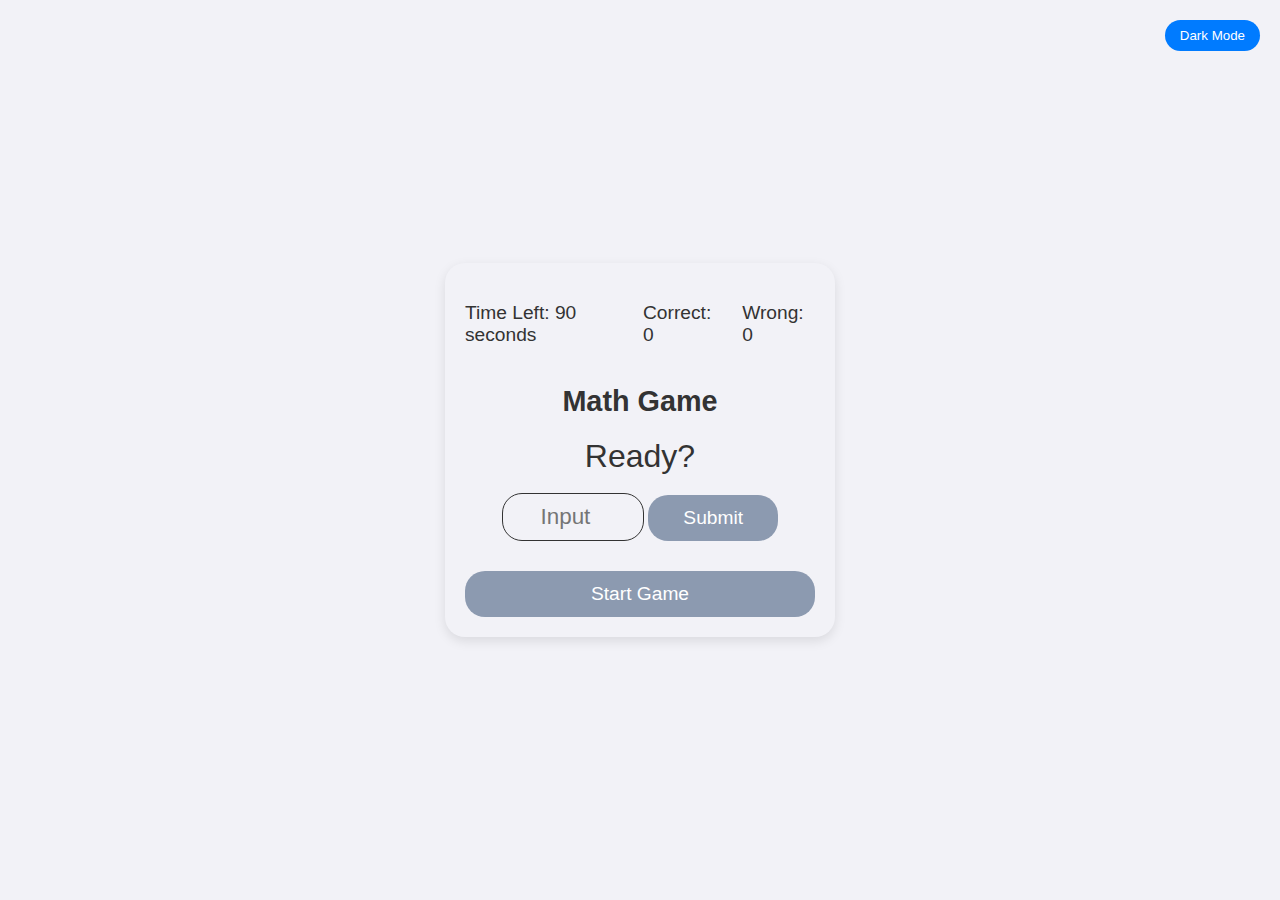
==== index.html @ 9b41d9b6 "Update and rename Math game.html to index.html" ====
<!DOCTYPE html>
<html lang="en">
<head>
    <meta charset="UTF-8">
    <meta name="viewport" content="width=device-width, initial-scale=1.0">
    <title>Math Game</title>
    <!-- Link to external CSS file -->
    <link rel="stylesheet" href="math.css">
</head>
<body class="light">
    <!-- Main container for the game layout -->
    <div class="container">
        <div class="header">
            <!-- Timer display -->
            <p id="timer">Time Left: 90 seconds</p>
            <!-- Scoreboard displaying correct and wrong answers -->
            <div class="scoreboard">
                <p>Correct: <span id="correct">0</span></p>
                <p>Wrong: <span id="wrong">0</span></p>
            </div>
        </div>

        <!-- Game content area -->
        <div class="game-content">
            <h1>Math Game</h1>
            <!-- Math question display -->
            <div class="question" id="question">Ready?</div>
            <!-- Input field for user to enter their answer -->
            <input type="number" id="answer" placeholder="Input">
            <!-- Button to submit the answer -->
            <button id="submit" class="btn">Submit</button>
            <!-- Start game button -->
            <button id="start" class="btn">Start Game</button>
        </div>
    </div>

    <!-- Button to toggle between dark and light mode -->
    <button class="toggle-mode" id="toggle-mode">Dark Mode</button>

    <!-- JavaScript starts here -->
    <script>
        // DOM elements for easy access
        const questionElement = document.getElementById('question');
        const answerElement = document.getElementById('answer');
        const correctElement = document.getElementById('correct');
        const wrongElement = document.getElementById('wrong');
        const timerElement = document.getElementById('timer');
        const startButton = document.getElementById('start');
        const submitButton = document.getElementById('submit');
        const toggleModeButton = document.getElementById('toggle-mode');

        // Variables to track correct/wrong answers, time left, and interval for timer
        let correctAnswers = 0;
        let wrongAnswers = 0;
        let timeLeft = 90; // 120 seconds
        let interval; // Timer interval reference
        let currentAnswer; // Current correct answer for the question

        // Function to generate a random math question
        function generateQuestion() {
            const num1 = Math.floor(Math.random() * 20); // Random number 1
            const num2 = Math.floor(Math.random() * 20); // Random number 2
            const operations = ['+', '-', '*', '/']; // Array of operations
            let operation = operations[Math.floor(Math.random() * operations.length)]; // Random operation
            
            // Handle division to avoid decimals, switch to multiplication
            if (operation === '/') {
                operation = '*'; // For simplicity, convert division into multiplication
                currentAnswer = num1 * num2; // Correct answer for multiplication
                questionElement.textContent = `${num1} * ${num2}`; // Display question
            } else {
                currentAnswer = eval(`${num1} ${operation} ${num2}`); // Use eval for other operations
                questionElement.textContent = `${num1} ${operation} ${num2}`; // Display question
            }
        }

        // Function to start the timer and game
        function startTimer() {
            interval = setInterval(() => {
                if (timeLeft > 0) {
                    timeLeft--; // Decrease time left
                    timerElement.textContent = `Time Left: ${timeLeft}s`; // Update timer display
                } else {
                    clearInterval(interval); // Stop timer when time is up
                    endGame(); // End the game
                }
            }, 1000); // Run every second
        }

        // Function to start the game
        function startGame() {
            correctAnswers = 0; // Reset correct answers
            wrongAnswers = 0; // Reset wrong answers
            timeLeft = 90; // Reset time
            correctElement.textContent = correctAnswers; // Reset correct score display
            wrongElement.textContent = wrongAnswers; // Reset wrong score display
            timerElement.textContent = `Time Left: 60s`; // Reset timer display
            answerElement.value = ''; // Clear answer input
            submitButton.disabled = false; // Enable submit button
            startButton.style.display = 'none'; // Hide start button during game
            generateQuestion(); // Generate the first question
            startTimer(); // Start the timer
        }

        // Function to handle answer submission
        function submitAnswer() {
            const userAnswer = parseFloat(answerElement.value); // Get user answer as number
            if (!isNaN(userAnswer)) { // Ensure answer is a valid number
                if (userAnswer == currentAnswer) {
                    correctAnswers++; // Increment correct answers
                    correctElement.textContent = correctAnswers; // Update correct answer display
                } else {
                    wrongAnswers++; // Increment wrong answers
                    wrongElement.textContent = wrongAnswers; // Update wrong answer display
                }
                generateQuestion(); // Generate a new question
                answerElement.value = ''; // Clear the input field
            }
        }

        // Add click event listener for the submit button
        submitButton.addEventListener('click', submitAnswer);

        // Add keypress event listener to allow pressing "Enter" to submit the answer
        answerElement.addEventListener('keypress', (event) => {
            if (event.key === 'Enter') { // Check if the pressed key is Enter
                submitAnswer(); // Submit the answer
            }
        });

        // Function to end the game
        function endGame() {
            questionElement.textContent = "Game Over!"; // Display "Game Over"
            submitButton.disabled = true; // Disable submit button
            startButton.style.display = 'block'; // Show the start button again
        }

        // Add click event listener for the start button
        startButton.addEventListener('click', startGame);

        // Toggle between dark and light modes
        toggleModeButton.addEventListener('click', () => {
            document.body.classList.toggle('dark'); // Toggle dark mode
            document.body.classList.toggle('light'); // Toggle light mode
            toggleModeButton.textContent = document.body.classList.contains('dark') ? 'Light Mode' : 'Dark Mode'; // Update button text
        });
    </script>
</body>
</html>
---- math.css ----
/* Basic body styles */
body {
  font-family: -apple-system, BlinkMacSystemFont, "Segoe UI", Roboto, "Helvetica Neue", Arial, sans-serif;
  display: flex; /* Center the container horizontally */
  justify-content: center; /* Align the container in the center horizontally */
  align-items: center; /* Align the container in the center vertically */
  height: 100vh; /* Full viewport height */
  margin: 0; /* Remove default margin */
  background-color: var(--bg-color); /* Background color based on light/dark mode */
  color: var(--text-color); /* Text color based on light/dark mode */
  transition: background-color 0.5s, color 0.5s; /* Smooth transition for mode switch */
}

/* Define light and dark color variables */
:root {
  --bg-color-light: #f2f2f7; /* Light background */
  --text-color-light: #333; /* Light text color */
  --bg-color-dark: #1b293b; /* Dark background */
  --text-color-dark: #f2f2f7; /* Light text color in dark mode */
}

/* Light mode styles */
body.light {
  --bg-color: var(--bg-color-light);  
  --text-color: var(--text-color-light);
}

/* Dark mode styles */
body.dark {
  --bg-color: var(--bg-color-dark);
  --text-color: var(--text-color-dark);
}

/* Container for the game */
.container {
  max-width: 350px; /* Max width of container */
  width: 100%; /* Full width on smaller screens */
  padding: 20px; /* Padding inside the container */
  border-radius: 20px; /* Rounded corners */
  background-color: var(--bg-color); /* Background matches mode */
  box-shadow: 0 4px 12px rgba(0, 0, 0, 0.1); /* Soft shadow for a raised effect */
}

/* Header styles, including the timer and scoreboard */
.header {
  display: flex; /* Align timer and scoreboard horizontally */
  justify-content: space-between; /* Push the timer and scoreboard to opposite sides */
  margin-bottom: 20px; /* Space below the header */
  font-size: 1.2em; /* Slightly larger text */
}

/* Game content styling (question and buttons) */
.game-content {
  text-align: center; /* Center everything inside the game content */
}

/* Main game title styling */
h1 {
  font-size: 1.8em; /* Bigger title */
  margin-bottom: 20px; /* Space below the title */
  color: var(--text-color); /* Text color based on mode */
}

/* Question styling */
.question {
  font-size: 2em; /* Large font for the question */
  margin-bottom: 10px; /* Space below the question */
}

/* Input field for the answer */
input {
  font-size: 1.4em; /* Make input text bigger */
  padding: 10px; /* Add padding inside input for a better feel */
  border: none; /* Remove default border */
  border-radius: 20px; /* Rounded corners */
  margin-bottom: 20px; /* Space below the input field */
  width: 120px; /* Fixed width for input */
  text-align: center; /* Center text inside the input */
  background-color: var(--bg-color); /* Input background matches mode */
  color: var(--text-color); /* Input text matches mode */
  border: 1px solid var(--text-color); /* Border matches mode text color */
  transition: all 0.3s ease; /* Smooth focus transition */
}

/* Input focus state */
input:focus {
  outline: none; /* Remove default focus outline */
  border-color: #2f90d6; /* Change border color on focus */
}

/* General button styling */
.btn {
  padding: 12px 35px; /* Button padding for a good click target */
  background-color: #8c9ab0; /* Default button color */
  color: white; /* Button text color */
  border: none; /* Remove button border */
  cursor: pointer; /* Pointer cursor on hover */
  font-size: 1.2em; /* Slightly larger text */
  margin-top: 10px; /* Space above the button */
  border-radius: 20px; /* Rounded button */
  transition: background-color 0.3s ease; /* Smooth hover transition */
}

/* Hover state for buttons */
.btn:hover {
  background-color: #215cda; /* Change background on hover */
}

/* Disabled button state */
button:disabled {
  background-color: #8c9ab0; /* Greyed-out button when disabled */
}

/* Flexbox styling for the scoreboard */
.scoreboard {
  display: flex; /* Align correct/wrong answers horizontally */
  gap: 20px; /* Add space between correct and wrong answers */
}

/* Dark/light mode toggle button */
.toggle-mode {
  position: absolute; /* Position at the top right corner */
  top: 20px;
  right: 20px;
  background-color: #007BFF; /* Initial blue background */
  color: white; /* White text */
  border: none; /* Remove border */
  padding: 8px 15px; /* Padding for a clickable button */
  cursor: pointer; /* Pointer cursor on hover */
  border-radius: 20px; /* Rounded button */
  transition: background-color 0.3s ease; /* Smooth hover transition */
}

/* Hover state for dark/light mode toggle */
.toggle-mode:hover {
  background-color: #0056b3; /* Darker blue on hover */
}

/* Fix for the start button positioning to prevent it from moving */
#start {
  display: block; /* Ensure the start button takes up space when hidden */
  margin-top: 10px; /* Space between submit button and start button */
  width: 100%; /* Make the button full width */
  text-align: center; /* Center the text within the button */
}
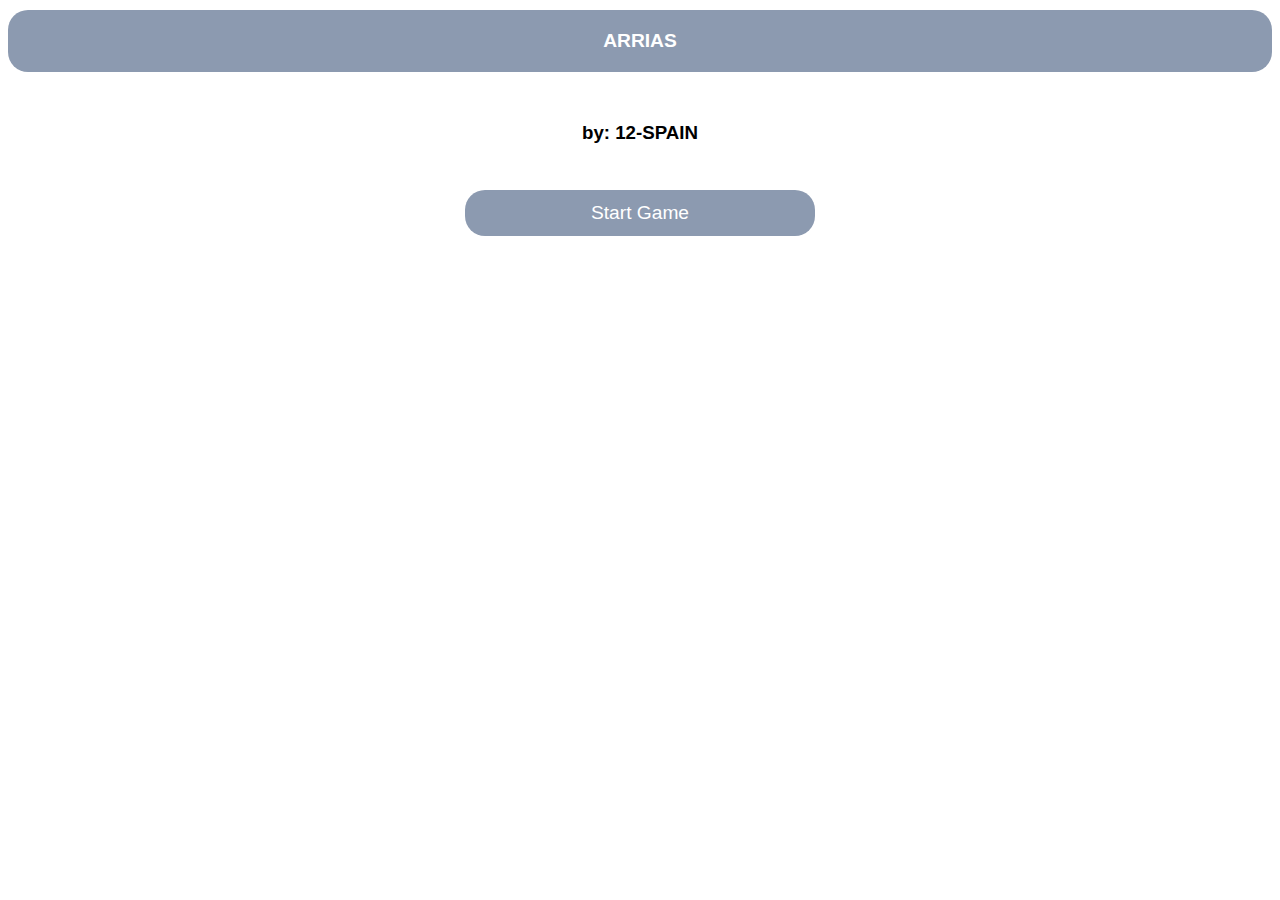
==== commit d8eda9dd: "Add files via upload" ====
--- a/index.html
+++ b/index.html
@@ -1,149 +1,25 @@
-    <!DOCTYPE html>
+<!DOCTYPE html>
 <html lang="en">
 <head>
     <meta charset="UTF-8">
     <meta name="viewport" content="width=device-width, initial-scale=1.0">
-    <title>Math Game</title>
-    <!-- Link to external CSS file -->
-    <link rel="stylesheet" href="math.css">
+    <title>Document</title>
+    <link rel="stylesheet" href="style1.css">
 </head>
-<body class="light">
-    <!-- Main container for the game layout -->
-    <div class="container">
-        <div class="header">
-            <!-- Timer display -->
-            <p id="timer">Time Left: 90 seconds</p>
-            <!-- Scoreboard displaying correct and wrong answers -->
-            <div class="scoreboard">
-                <p>Correct: <span id="correct">0</span></p>
-                <p>Wrong: <span id="wrong">0</span></p>
-            </div>
-        </div>
+<body>
+    
+   <div class="animate"> <h1> ARRIAS </h1>
+<br>
+   <h3> by: 12-SPAIN</h3>
+  <br>
+</div>
 
-        <!-- Game content area -->
-        <div class="game-content">
-            <h1>Math Game</h1>
-            <!-- Math question display -->
-            <div class="question" id="question">Ready?</div>
-            <!-- Input field for user to enter their answer -->
-            <input type="number" id="answer" placeholder="Input">
-            <!-- Button to submit the answer -->
-            <button id="submit" class="btn">Submit</button>
-            <!-- Start game button -->
-            <button id="start" class="btn">Start Game</button>
-        </div>
-    </div>
+<div class="gg">
+    <a href="index2.html "><button id="start" class="btn">Start Game
+    </button>
+</a>
+</div>
 
-    <!-- Button to toggle between dark and light mode -->
-    <button class="toggle-mode" id="toggle-mode">Dark Mode</button>
 
-    <!-- JavaScript starts here -->
-    <script>
-        // DOM elements for easy access
-        const questionElement = document.getElementById('question');
-        const answerElement = document.getElementById('answer');
-        const correctElement = document.getElementById('correct');
-        const wrongElement = document.getElementById('wrong');
-        const timerElement = document.getElementById('timer');
-        const startButton = document.getElementById('start');
-        const submitButton = document.getElementById('submit');
-        const toggleModeButton = document.getElementById('toggle-mode');
-
-        // Variables to track correct/wrong answers, time left, and interval for timer
-        let correctAnswers = 0;
-        let wrongAnswers = 0;
-        let timeLeft = 90; // 120 seconds
-        let interval; // Timer interval reference
-        let currentAnswer; // Current correct answer for the question
-
-        // Function to generate a random math question
-        function generateQuestion() {
-            const num1 = Math.floor(Math.random() * 20); // Random number 1
-            const num2 = Math.floor(Math.random() * 20); // Random number 2
-            const operations = ['+', '-', '*', '/']; // Array of operations
-            let operation = operations[Math.floor(Math.random() * operations.length)]; // Random operation
-            
-            // Handle division to avoid decimals, switch to multiplication
-            if (operation === '/') {
-                operation = '*'; // For simplicity, convert division into multiplication
-                currentAnswer = num1 * num2; // Correct answer for multiplication
-                questionElement.textContent = `${num1} * ${num2}`; // Display question
-            } else {
-                currentAnswer = eval(`${num1} ${operation} ${num2}`); // Use eval for other operations
-                questionElement.textContent = `${num1} ${operation} ${num2}`; // Display question
-            }
-        }
-
-        // Function to start the timer and game
-        function startTimer() {
-            interval = setInterval(() => {
-                if (timeLeft > 0) {
-                    timeLeft--; // Decrease time left
-                    timerElement.textContent = `Time Left: ${timeLeft}s`; // Update timer display
-                } else {
-                    clearInterval(interval); // Stop timer when time is up
-                    endGame(); // End the game
-                }
-            }, 1000); // Run every second
-        }
-
-        // Function to start the game
-        function startGame() {
-            correctAnswers = 0; // Reset correct answers
-            wrongAnswers = 0; // Reset wrong answers
-            timeLeft = 90; // Reset time
-            correctElement.textContent = correctAnswers; // Reset correct score display
-            wrongElement.textContent = wrongAnswers; // Reset wrong score display
-            timerElement.textContent = `Time Left: 60s`; // Reset timer display
-            answerElement.value = ''; // Clear answer input
-            submitButton.disabled = false; // Enable submit button
-            startButton.style.display = 'none'; // Hide start button during game
-            generateQuestion(); // Generate the first question
-            startTimer(); // Start the timer
-        }
-
-        // Function to handle answer submission
-        function submitAnswer() {
-            const userAnswer = parseFloat(answerElement.value); // Get user answer as number
-            if (!isNaN(userAnswer)) { // Ensure answer is a valid number
-                if (userAnswer == currentAnswer) {
-                    correctAnswers++; // Increment correct answers
-                    correctElement.textContent = correctAnswers; // Update correct answer display
-                } else {
-                    wrongAnswers++; // Increment wrong answers
-                    wrongElement.textContent = wrongAnswers; // Update wrong answer display
-                }
-                generateQuestion(); // Generate a new question
-                answerElement.value = ''; // Clear the input field
-            }
-        }
-
-        // Add click event listener for the submit button
-        submitButton.addEventListener('click', submitAnswer);
-
-        // Add keypress event listener to allow pressing "Enter" to submit the answer
-        answerElement.addEventListener('keypress', (event) => {
-            if (event.key === 'Enter') { // Check if the pressed key is Enter
-                submitAnswer(); // Submit the answer
-            }
-        });
-
-        // Function to end the game
-        function endGame() {
-            questionElement.textContent = "Game Over!"; // Display "Game Over"
-            submitButton.disabled = true; // Disable submit button
-            startButton.style.display = 'block'; // Show the start button again
-        }
-
-        // Add click event listener for the start button
-        startButton.addEventListener('click', startGame);
-
-        // Toggle between dark and light modes
-        toggleModeButton.addEventListener('click', () => {
-            document.body.classList.toggle('dark'); // Toggle dark mode
-            document.body.classList.toggle('light'); // Toggle light mode
-            toggleModeButton.textContent = document.body.classList.contains('dark') ? 'Light Mode' : 'Dark Mode'; // Update button text
-        });
-    </script>
 </body>
-</html>
+</html>--- a/style1.css
+++ b/style1.css
@@ -0,0 +1,61 @@
+
+  h1{
+    display: flex; /* Center the container horizontally */
+    align-items: center; /* Align the container in the center vertically */
+    justify-content: center; /* Align the container in the center horizontally */
+    font-family: -apple-system, BlinkMacSystemFont, "Segoe UI", Roboto, "Helvetica Neue", Arial, sans-serif;
+    border: solid;
+    border-radius: 30%;
+  padding: 20px 35px; /* Button padding for a good click target */
+    background-color: #8c9ab0; /* Default button color */
+    color: white; /* Button text color */
+    border: none; /* Remove button border */
+    cursor: pointer; /* Pointer cursor on hover */
+    font-size: 1.2em; /* Slightly larger text */
+    margin-top: 10px; /* Space above the button */
+    border-radius: 20px; /* Rounded button */
+    
+  }
+  h3{
+    display: flex; /* Center the container horizontally */
+    justify-content: center; /* Align the container in the center horizontally */
+    font-family: -apple-system, BlinkMacSystemFont, "Segoe UI", Roboto, "Helvetica Neue", Arial, sans-serif;
+  }
+  .animate{
+    animation-name: start;
+    animation-delay: 1s;
+    animation-timing-function: ease-in-out;
+  }
+  @keyframes start{
+0%{ scale: 0;
+}
+50%{
+    scale: 2;
+}
+100% {
+    scale: 1;
+}
+  }
+  .btn {
+    padding: 12px 35px; /* Button padding for a good click target */
+    background-color: #8c9ab0; /* Default button color */
+    color: white; /* Button text color */
+    border: none; /* Remove button border */
+    cursor: pointer; /* Pointer cursor on hover */
+    font-size: 1.2em; /* Slightly larger text */
+    margin-top: 10px; /* Space above the button */
+    border-radius: 20px; /* Rounded button */
+    transition: background-color 0.3s ease; /* Smooth hover transition */
+    text-align: center;
+    max-width: 350px; /* Max width of container */
+    width: 100%; /* Full width on smaller screens */
+    
+  }
+  .gg{
+    text-align: center;
+  }
+  .btn:hover {
+    background-color: #215cda; /* Change background on hover */
+  }
+  
+  